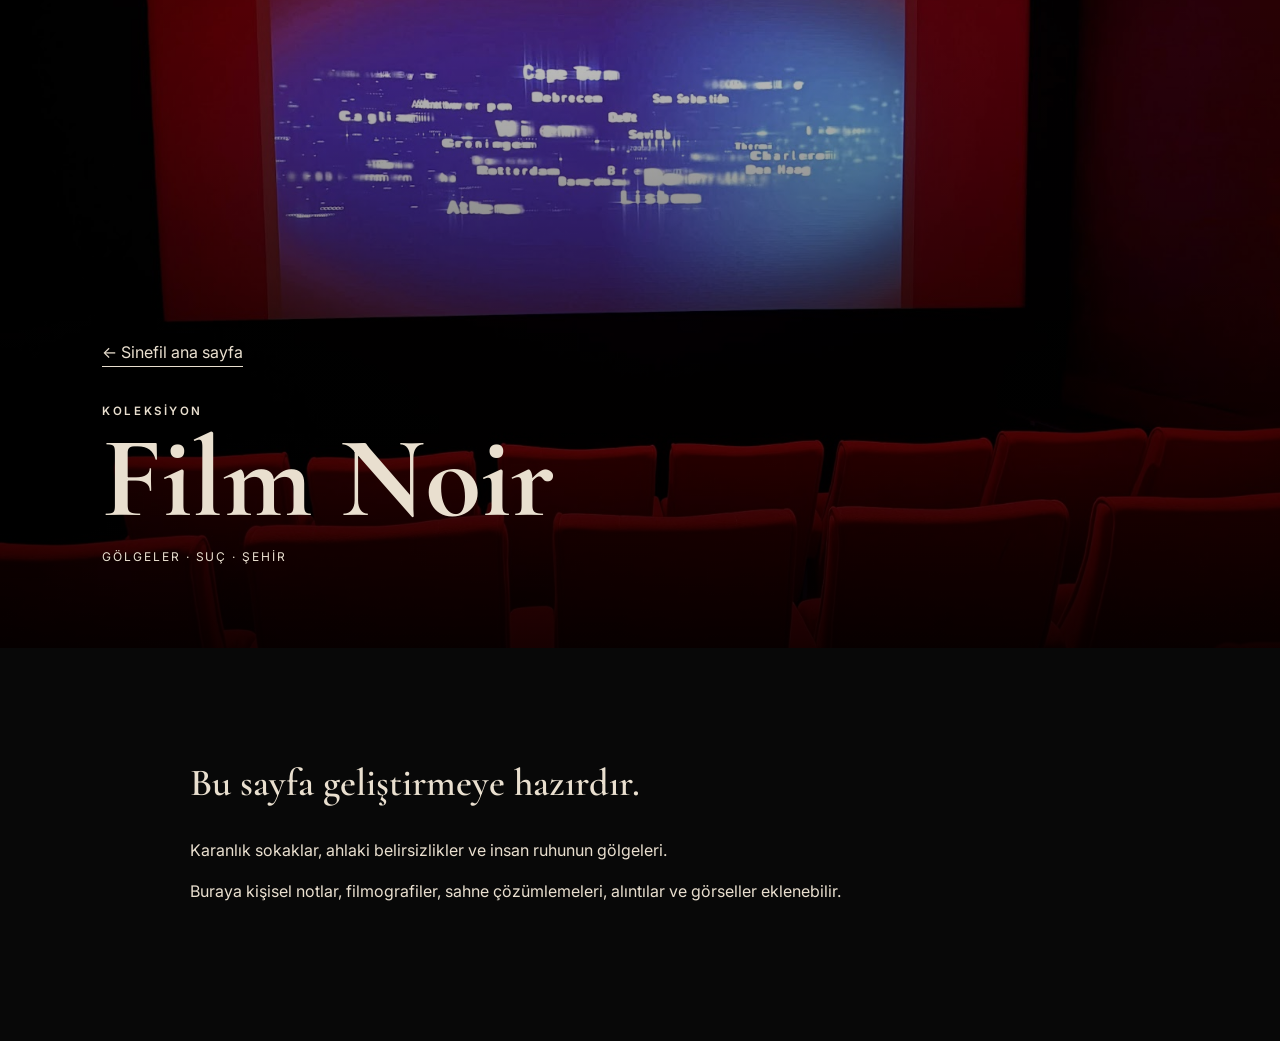
==== collections/film-noir.html @ 7ff7f436 "Add files via upload" ====
<!DOCTYPE html>
<html lang="tr">
<head>
  <meta charset="UTF-8">
  <meta name="viewport" content="width=device-width, initial-scale=1.0">
  <title>Film Noir — Sinefil</title>
  <link rel="preconnect" href="https://fonts.googleapis.com">
  <link rel="preconnect" href="https://fonts.gstatic.com" crossorigin>
  <link href="https://fonts.googleapis.com/css2?family=Cormorant+Garamond:wght@500;600;700&family=Inter:wght@400;500;600&display=swap" rel="stylesheet">
  <link rel="stylesheet" href="../style.css">
  <style>
    .detail-hero { min-height: 72vh; display:grid; align-items:end; padding:120px max(20px,8vw) 70px; background:linear-gradient(rgba(0,0,0,.2),rgba(0,0,0,.9)),url('../assets/images/cinema-red-01.png') center/cover; }
    .detail-hero h1 { margin:0; max-width:900px; font:700 clamp(3.6rem,9vw,9rem)/.82 'Cormorant Garamond',serif; }
    .detail-meta { margin-top:20px; text-transform:uppercase; letter-spacing:.16em; font-size:.75rem; }
    .detail-body { width:min(900px,calc(100% - 40px)); margin:auto; padding:80px 0 120px; }
    .detail-body h2 { font:600 2.4rem 'Cormorant Garamond',serif; }
    .back { display:inline-block; margin-bottom:35px; border-bottom:1px solid currentColor; }
  </style>
</head>
<body>
  <section class="detail-hero">
    <div>
      <a class="back" href="../index.html">← Sinefil ana sayfa</a>
      <p class="section-kicker">Koleksiyon</p>
      <h1>Film Noir</h1>
      <p class="detail-meta">Gölgeler · suç · şehir</p>
    </div>
  </section>
  <main class="detail-body">
    <h2>Bu sayfa geliştirmeye hazırdır.</h2>
    <p>Karanlık sokaklar, ahlaki belirsizlikler ve insan ruhunun gölgeleri.</p>
    <p>Buraya kişisel notlar, filmografiler, sahne çözümlemeleri, alıntılar ve görseller eklenebilir.</p>
  </main>
</body>
</html>
---- style.css ----
:root {
  --bg: #080808;
  --bg-soft: #111111;
  --paper: #e9dfcf;
  --paper-soft: #c9bead;
  --red: #a30f19;
  --red-bright: #d01824;
  --red-dark: #4d080d;
  --line: rgba(233, 223, 207, .16);
  --shadow: rgba(0, 0, 0, .65);
}

* { box-sizing: border-box; }

html {
  scroll-behavior: smooth;
  background: var(--bg);
}

body {
  margin: 0;
  min-width: 320px;
  background:
    radial-gradient(circle at 50% 0%, rgba(163,15,25,.12), transparent 35rem),
    var(--bg);
  color: var(--paper);
  font-family: "Inter", sans-serif;
  line-height: 1.6;
}

a { color: inherit; text-decoration: none; }
img, svg { display: block; max-width: 100%; }

.site-header {
  position: fixed;
  inset: 0 0 auto 0;
  z-index: 50;
  display: flex;
  align-items: center;
  justify-content: space-between;
  padding: 18px clamp(20px, 4vw, 64px);
  background: linear-gradient(to bottom, rgba(0,0,0,.88), rgba(0,0,0,0));
  transition: background .3s ease, backdrop-filter .3s ease;
}

.site-header.is-scrolled {
  background: rgba(8,8,8,.88);
  backdrop-filter: blur(14px);
  border-bottom: 1px solid var(--line);
}

.brand {
  display: inline-flex;
  align-items: center;
  gap: 12px;
  font-family: "Cormorant Garamond", serif;
  font-weight: 700;
  letter-spacing: .16em;
  font-size: 1.15rem;
}

.brand-mark {
  display: grid;
  place-items: center;
  width: 36px;
  aspect-ratio: 1;
  border: 1px solid rgba(233,223,207,.55);
  border-radius: 50%;
  color: var(--paper);
  font-size: 1.3rem;
  letter-spacing: 0;
}

.main-nav {
  display: flex;
  gap: clamp(16px, 2.5vw, 36px);
  font-size: .78rem;
  text-transform: uppercase;
  letter-spacing: .13em;
}

.main-nav a {
  position: relative;
  opacity: .76;
}

.main-nav a::after {
  content: "";
  position: absolute;
  left: 0;
  right: 100%;
  bottom: -6px;
  height: 1px;
  background: var(--paper);
  transition: right .25s ease;
}

.main-nav a:hover { opacity: 1; }
.main-nav a:hover::after { right: 0; }

.menu-toggle {
  display: none;
  border: 0;
  background: none;
  color: var(--paper);
  font-size: 1.4rem;
}

.hero {
  position: relative;
  min-height: 100svh;
  overflow: hidden;
  background:
    linear-gradient(to bottom, rgba(20,0,0,.25), rgba(0,0,0,.8)),
    url("assets/images/cinema-red-02.png") center / cover no-repeat;
}

.hero::after {
  content: "";
  position: absolute;
  inset: 0;
  background: radial-gradient(ellipse at center, transparent 0 35%, rgba(0,0,0,.55) 86%);
  pointer-events: none;
}

.hero-overlay {
  position: absolute;
  inset: 0;
  background:
    linear-gradient(90deg, rgba(0,0,0,.55), transparent 30% 70%, rgba(0,0,0,.55)),
    linear-gradient(to bottom, rgba(0,0,0,.1), rgba(0,0,0,.75));
}

.screen {
  position: absolute;
  z-index: 4;
  top: 12vh;
  left: 50%;
  transform: translateX(-50%);
  width: min(72vw, 940px);
  min-height: 44vh;
  display: grid;
  align-content: center;
  justify-items: center;
  text-align: center;
  padding: clamp(36px, 6vw, 80px);
  background:
    linear-gradient(rgba(232,222,204,.92), rgba(219,208,190,.88)),
    url("assets/images/cinema-red-01.png") center / cover;
  color: #15110f;
  box-shadow: 0 0 0 14px #050505, 0 24px 80px var(--shadow);
  overflow: hidden;
}

.screen-grain {
  position: absolute;
  inset: 0;
  opacity: .12;
  pointer-events: none;
  background-image:
    repeating-linear-gradient(0deg, rgba(0,0,0,.16) 0 1px, transparent 1px 3px);
  mix-blend-mode: multiply;
}

.eyebrow,
.section-kicker,
.card-label {
  position: relative;
  z-index: 1;
  margin: 0 0 12px;
  font-size: .72rem;
  text-transform: uppercase;
  letter-spacing: .22em;
  font-weight: 600;
}

.screen h1 {
  position: relative;
  z-index: 1;
  margin: 0;
  font-family: "Cormorant Garamond", serif;
  font-size: clamp(2.6rem, 6vw, 6.5rem);
  line-height: .9;
  letter-spacing: -.04em;
  max-width: 900px;
}

.hero-copy {
  position: relative;
  z-index: 1;
  max-width: 670px;
  margin: 24px auto 0;
  font-size: clamp(.95rem, 1.4vw, 1.12rem);
}

.primary-button {
  position: relative;
  z-index: 1;
  display: inline-flex;
  align-items: center;
  justify-content: center;
  margin-top: 28px;
  padding: 13px 24px;
  border: 1px solid #15110f;
  text-transform: uppercase;
  letter-spacing: .16em;
  font-size: .72rem;
  transition: .25s ease;
}

.primary-button:hover {
  background: #15110f;
  color: var(--paper);
}

.projector-beam {
  position: absolute;
  z-index: 2;
  left: 8%;
  top: 18%;
  width: 55%;
  height: 58%;
  clip-path: polygon(0 48%, 100% 0, 100% 100%);
  background: linear-gradient(90deg, rgba(255,244,210,.08), rgba(255,244,210,0));
  filter: blur(8px);
}

.auditorium {
  position: absolute;
  z-index: 5;
  inset: auto 0 0;
  height: 41vh;
  display: flex;
  flex-direction: column;
  justify-content: flex-end;
  gap: 1.4vh;
  padding: 0 5vw 1vh;
  perspective: 900px;
}

.seat-row {
  display: flex;
  justify-content: center;
  gap: 1vw;
}

.seat-row span {
  display: block;
  width: clamp(68px, 10vw, 145px);
  height: clamp(60px, 8vw, 112px);
  border-radius: 18px 18px 7px 7px;
  background:
    linear-gradient(to right, rgba(255,255,255,.12), transparent 15% 85%, rgba(0,0,0,.25)),
    linear-gradient(to bottom, #d71723, #790810);
  box-shadow: inset 0 4px 0 rgba(255,255,255,.12), 0 18px 24px rgba(0,0,0,.45);
}

.row-back { transform: translateZ(-120px) scale(.88); opacity: .8; }
.row-mid { transform: translateZ(-40px) scale(.95); }
.row-front { transform: translateY(24px) scale(1.08); }

.seat-row .elephant-seat {
  position: relative;
  overflow: visible;
  background:
    linear-gradient(to right, rgba(255,255,255,.12), transparent 15% 85%, rgba(0,0,0,.25)),
    linear-gradient(to bottom, #d71723, #790810);
}

.elephant {
  position: absolute;
  width: clamp(125px, 16vw, 210px);
  left: 50%;
  bottom: 20%;
  transform: translateX(-50%);
  filter: drop-shadow(0 18px 14px rgba(0,0,0,.55));
}

.scroll-cue {
  position: absolute;
  z-index: 8;
  left: 50%;
  bottom: 18px;
  transform: translateX(-50%);
  font-size: .68rem;
  text-transform: uppercase;
  letter-spacing: .2em;
  opacity: .65;
}

.section-shell {
  width: min(1180px, calc(100% - 40px));
  margin: 0 auto;
  padding: clamp(80px, 10vw, 150px) 0;
}

.manifesto {
  display: grid;
  grid-template-columns: .7fr 2fr 1.2fr;
  gap: clamp(28px, 6vw, 80px);
  align-items: start;
}

.manifesto blockquote {
  margin: 0;
  font-family: "Cormorant Garamond", serif;
  font-size: clamp(2rem, 4vw, 4.4rem);
  line-height: 1;
}

.manifesto > p:last-child {
  margin: 0;
  color: var(--paper-soft);
}

.section-heading {
  display: flex;
  justify-content: space-between;
  align-items: end;
  gap: 30px;
  margin-bottom: 44px;
}

.section-heading h2,
.about-section h2,
.scene-copy h2 {
  margin: 0;
  font-family: "Cormorant Garamond", serif;
  font-size: clamp(2.8rem, 5vw, 5rem);
  line-height: .95;
}

.section-heading > p {
  max-width: 420px;
  margin: 0;
  color: var(--paper-soft);
}

.collection-grid {
  display: grid;
  grid-template-columns: repeat(3, 1fr);
  gap: 16px;
}

.collection-card {
  min-height: 470px;
  padding: 28px;
  display: flex;
  flex-direction: column;
  justify-content: space-between;
  border: 1px solid var(--line);
  overflow: hidden;
  position: relative;
}

.collection-card::after {
  content: "";
  position: absolute;
  inset: 0;
  opacity: .12;
  background: repeating-linear-gradient(135deg, transparent 0 10px, white 10px 11px);
  pointer-events: none;
}

.collection-card > * { position: relative; z-index: 1; }

.collection-card.silent {
  background: linear-gradient(150deg, #d8d0c3, #403d39);
  color: #101010;
}

.collection-card.noir {
  background:
    radial-gradient(circle at 75% 20%, rgba(255,255,255,.25), transparent 15%),
    linear-gradient(140deg, #090909 0 56%, #d3d3d3 56% 57%, #161616 57%);
}

.collection-card.auteurs {
  background:
    linear-gradient(rgba(79,0,7,.35), rgba(0,0,0,.78)),
    url("assets/images/cinema-red-01.png") center / cover;
}

.card-number {
  font-family: "Cormorant Garamond", serif;
  font-size: 4rem;
  line-height: 1;
  opacity: .72;
}

.collection-card h3 {
  margin: 0 0 8px;
  font-family: "Cormorant Garamond", serif;
  font-size: 2.8rem;
  line-height: 1;
}

.collection-card p { margin: 0 0 20px; }
.collection-card a {
  display: inline-block;
  font-size: .75rem;
  font-weight: 600;
  text-transform: uppercase;
  letter-spacing: .14em;
  border-bottom: 1px solid currentColor;
}

.directors-section {
  background: var(--paper);
  color: #17130f;
}

.director-grid {
  display: grid;
  grid-template-columns: repeat(3, 1fr);
  border-top: 1px solid rgba(23,19,15,.2);
  border-left: 1px solid rgba(23,19,15,.2);
}

.director-card {
  min-height: 300px;
  display: flex;
  flex-direction: column;
  justify-content: space-between;
  padding: 28px;
  border-right: 1px solid rgba(23,19,15,.2);
  border-bottom: 1px solid rgba(23,19,15,.2);
  transition: background .25s ease, color .25s ease;
}

.director-card:hover {
  background: #17130f;
  color: var(--paper);
}

.director-card strong {
  font-family: "Cormorant Garamond", serif;
  font-size: clamp(2.4rem, 4vw, 4rem);
  line-height: .88;
}

.director-card em {
  font-family: "Cormorant Garamond", serif;
  font-size: 1.2rem;
}

.director-year {
  font-size: .72rem;
  letter-spacing: .14em;
}

.film-grid {
  border-top: 1px solid var(--line);
}

.film-card {
  display: grid;
  grid-template-columns: 80px 1fr auto;
  align-items: center;
  min-height: 150px;
  padding: 22px 10px;
  border-bottom: 1px solid var(--line);
  transition: padding .25s ease, background .25s ease;
}

.film-card:hover {
  padding-left: 26px;
  padding-right: 26px;
  background: rgba(255,255,255,.035);
}

.film-index {
  font-family: "Cormorant Garamond", serif;
  font-size: 2.4rem;
  color: var(--red-bright);
}

.film-title-block p {
  margin: 0 0 4px;
  color: var(--paper-soft);
  font-size: .78rem;
  text-transform: uppercase;
  letter-spacing: .12em;
}

.film-title-block h3 {
  margin: 0;
  font-family: "Cormorant Garamond", serif;
  font-size: clamp(2rem, 4vw, 4rem);
  line-height: 1;
}

.film-arrow { font-size: 2rem; }

.scenes-section {
  min-height: 730px;
  display: grid;
  grid-template-columns: 1.25fr .75fr;
  background: #1b0507;
}

.scene-image {
  min-height: 630px;
  background:
    linear-gradient(90deg, transparent, rgba(27,5,7,.45)),
    url("assets/images/cinema-red-01.png") center / cover;
}

.scene-copy {
  padding: clamp(60px, 8vw, 120px) clamp(30px, 6vw, 90px);
  align-self: center;
}

.scene-copy > p:not(.section-kicker) { color: var(--paper-soft); }

.scene-list {
  display: grid;
  gap: 14px;
  margin-top: 34px;
}

.scene-list span {
  padding-bottom: 12px;
  border-bottom: 1px solid var(--line);
  font-family: "Cormorant Garamond", serif;
  font-size: 1.25rem;
}

.about-section {
  display: grid;
  grid-template-columns: 1fr 1fr;
  gap: clamp(30px, 8vw, 120px);
}

.about-copy {
  color: var(--paper-soft);
  font-size: 1.05rem;
}

footer {
  display: flex;
  align-items: center;
  justify-content: space-between;
  gap: 20px;
  padding: 32px clamp(20px, 4vw, 64px);
  border-top: 1px solid var(--line);
  font-size: .76rem;
  color: var(--paper-soft);
}

.footer-brand { color: var(--paper); }

@media (max-width: 900px) {
  .main-nav {
    position: fixed;
    inset: 72px 20px auto;
    display: none;
    flex-direction: column;
    padding: 24px;
    background: rgba(8,8,8,.97);
    border: 1px solid var(--line);
  }

  .main-nav.is-open { display: flex; }
  .menu-toggle { display: block; }

  .screen {
    width: calc(100% - 52px);
    top: 14vh;
    min-height: 42vh;
    padding: 30px 24px;
  }

  .auditorium { height: 36vh; padding-inline: 0; }
  .seat-row { gap: 7px; }
  .seat-row span { width: 16vw; height: 13vw; min-height: 58px; }

  .manifesto,
  .about-section {
    grid-template-columns: 1fr;
  }

  .collection-grid,
  .director-grid {
    grid-template-columns: 1fr 1fr;
  }

  .scenes-section {
    grid-template-columns: 1fr;
  }

  .scene-image { min-height: 420px; }
}

@media (max-width: 620px) {
  .screen h1 { font-size: 2.75rem; }
  .hero-copy { font-size: .88rem; }
  .primary-button { margin-top: 18px; }

  .collection-grid,
  .director-grid {
    grid-template-columns: 1fr;
  }

  .section-heading {
    align-items: start;
    flex-direction: column;
  }

  .film-card {
    grid-template-columns: 48px 1fr auto;
  }

  .film-title-block h3 { font-size: 2rem; }

  footer {
    align-items: flex-start;
    flex-direction: column;
  }

  .scroll-cue { display: none; }
}
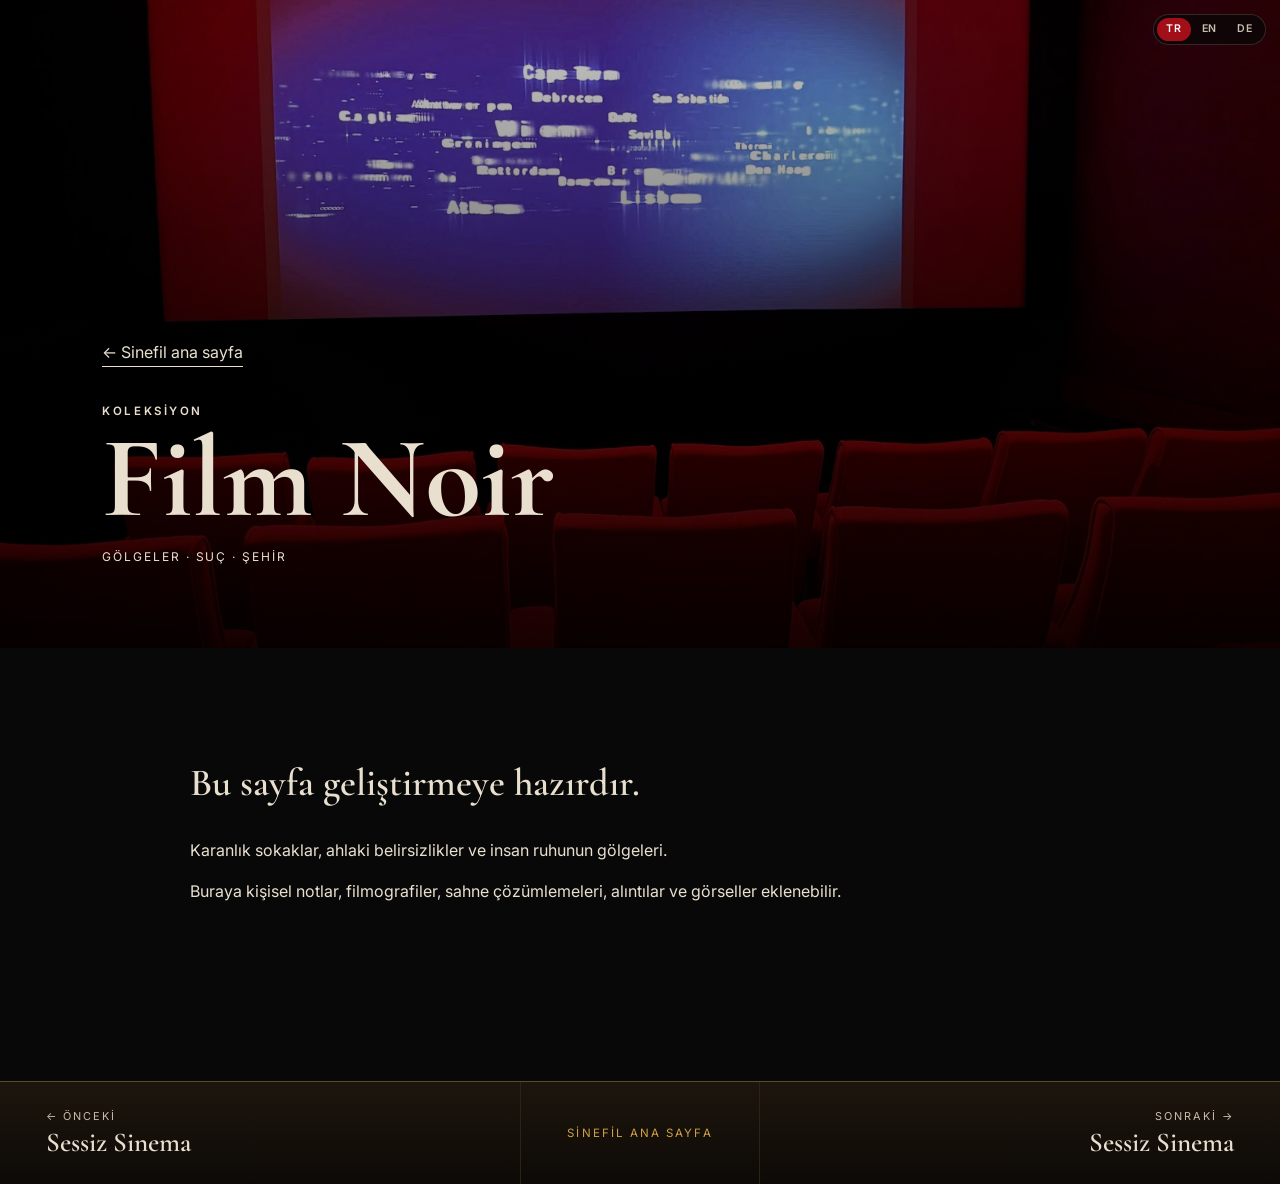
==== commit 179706f1: "Add files via upload" ====
--- a/collections/film-noir.html
+++ b/collections/film-noir.html
@@ -18,18 +18,42 @@
   </style>
 </head>
 <body>
-  <section class="detail-hero">
+  
+  <div class="lang-switch lang-switch--float" role="group" aria-label="Language">
+    <button type="button" data-set-lang="tr">TR</button>
+    <button type="button" data-set-lang="en">EN</button>
+    <button type="button" data-set-lang="de">DE</button>
+  </div>
+<section class="detail-hero">
     <div>
-      <a class="back" href="../index.html">← Sinefil ana sayfa</a>
-      <p class="section-kicker">Koleksiyon</p>
+      <a class="back" href="../index.html" data-lang="tr">← Sinefil ana sayfa</a>
+      <a class="back" href="../index.html" data-lang="en" hidden>← Sinefil home</a>
+      <a class="back" href="../index.html" data-lang="de" hidden>← Zur Sinefil-Startseite</a>
+      <p class="section-kicker" data-lang="tr">Koleksiyon</p>
+      <p class="section-kicker" data-lang="en" hidden>Collection</p>
+      <p class="section-kicker" data-lang="de" hidden>Sammlung</p>
       <h1>Film Noir</h1>
       <p class="detail-meta">Gölgeler · suç · şehir</p>
     </div>
   </section>
   <main class="detail-body">
-    <h2>Bu sayfa geliştirmeye hazırdır.</h2>
-    <p>Karanlık sokaklar, ahlaki belirsizlikler ve insan ruhunun gölgeleri.</p>
-    <p>Buraya kişisel notlar, filmografiler, sahne çözümlemeleri, alıntılar ve görseller eklenebilir.</p>
+    <h2 data-lang="tr">Bu sayfa geliştirmeye hazırdır.</h2>
+    <h2 data-lang="en" hidden>This page is ready to be developed.</h2>
+    <h2 data-lang="de" hidden>Diese Seite kann noch ausgebaut werden.</h2>
+    <p data-lang="tr">Karanlık sokaklar, ahlaki belirsizlikler ve insan ruhunun gölgeleri.</p>
+    <p data-lang="en" hidden>Dark streets, moral ambiguity and the shadows of the human soul.</p>
+    <p data-lang="de" hidden>Dunkle Straßen, moralische Ambivalenz und die Schatten der menschlichen Seele.</p>
+    <p data-lang="tr">Buraya kişisel notlar, filmografiler, sahne çözümlemeleri, alıntılar ve görseller eklenebilir.</p>
+    <p data-lang="en" hidden>Personal notes, filmographies, scene analyses, quotations and images can be added here.</p>
+    <p data-lang="de" hidden>Hier lassen sich persönliche Notizen, Filmografien, Szenenanalysen, Zitate und Bilder ergänzen.</p>
   </main>
+  <nav class="page-nav">
+    <a class="pn-prev" href="silent-cinema.html"><span data-lang="tr">← Önceki</span><span data-lang="en" hidden>← Previous</span><span data-lang="de" hidden>← Zurück</span><strong>Sessiz Sinema</strong></a>
+    <a class="pn-home" href="../index.html" data-lang="tr">Sinefil ana sayfa</a>
+    <a class="pn-home" href="../index.html" data-lang="en" hidden>Sinefil home</a>
+    <a class="pn-home" href="../index.html" data-lang="de" hidden>Sinefil-Startseite</a>
+    <a class="pn-next" href="silent-cinema.html"><span data-lang="tr">Sonraki →</span><span data-lang="en" hidden>Next →</span><span data-lang="de" hidden>Weiter →</span><strong>Sessiz Sinema</strong></a>
+  </nav>
+  <script src="../lang.js"></script>
 </body>
 </html>
--- a/style.css
+++ b/style.css
@@ -12,6 +12,10 @@
 
 * { box-sizing: border-box; }
 
+/* Dil değiştirici: gizli dil sürümleri her zaman gizli kalsın
+   (display:inline-block/flex gibi kurallar [hidden]'ı ezmesin) */
+[hidden] { display: none !important; }
+
 html {
   scroll-behavior: smooth;
   background: var(--bg);
@@ -119,13 +123,60 @@
   content: "";
   position: absolute;
   inset: 0;
-  background: radial-gradient(ellipse at center, transparent 0 35%, rgba(0,0,0,.55) 86%);
+  z-index: 1;
+  background: radial-gradient(ellipse at center, transparent 0 70%, rgba(0,0,0,.22) 100%);
   pointer-events: none;
 }
 
+.hero-video {
+  position: absolute;
+  inset: 0;
+  width: 100%;
+  height: 100%;
+  object-fit: cover;
+  z-index: 0;
+  filter: brightness(1.14) contrast(1.03) saturate(1.05);
+}
+
+.sound-toggle {
+  position: absolute;
+  z-index: 8;
+  right: clamp(16px, 3vw, 34px);
+  bottom: clamp(20px, 4vh, 40px);
+  display: inline-flex;
+  align-items: center;
+  gap: 8px;
+  padding: 11px 18px;
+  border: 1px solid rgba(255,255,255,.55);
+  border-radius: 999px;
+  background: rgba(0,0,0,.42);
+  backdrop-filter: blur(6px);
+  color: #fff;
+  font: 600 .74rem/1 "Inter", sans-serif;
+  letter-spacing: .14em;
+  text-transform: uppercase;
+  cursor: pointer;
+  transition: .22s ease;
+}
+
+.sound-toggle:hover {
+  background: rgba(0,0,0,.7);
+  border-color: #fff;
+}
+
+.sound-toggle .sound-ico {
+  font-size: 1rem;
+}
+
+.sound-toggle.is-on {
+  background: rgba(160,20,26,.72);
+  border-color: rgba(255,255,255,.85);
+}
+
 .hero-overlay {
   position: absolute;
   inset: 0;
+  z-index: 1;
   background:
     linear-gradient(90deg, rgba(0,0,0,.55), transparent 30% 70%, rgba(0,0,0,.55)),
     linear-gradient(to bottom, rgba(0,0,0,.1), rgba(0,0,0,.75));
@@ -405,48 +456,183 @@
   border-bottom: 1px solid currentColor;
 }
 
+/* ===== Movie-palace: auditorium doors ===== */
 .directors-section {
-  background: var(--paper);
-  color: #17130f;
+  position: relative;
+  color: var(--paper);
+  background:
+    radial-gradient(ellipse at 50% -8%, rgba(163,15,25,.30), transparent 62%),
+    linear-gradient(180deg, #1c0e0c 0%, #0b0605 100%);
+}
+
+/* faint damask/carpet texture on the lobby wall */
+.directors-section::before {
+  content: "";
+  position: absolute;
+  inset: 0;
+  pointer-events: none;
+  opacity: .5;
+  background-image:
+    repeating-linear-gradient(90deg, rgba(0,0,0,.35) 0 1px, transparent 1px 30px),
+    repeating-linear-gradient(0deg, rgba(201,162,78,.05) 0 1px, transparent 1px 30px);
 }
 
 .director-grid {
   display: grid;
   grid-template-columns: repeat(3, 1fr);
-  border-top: 1px solid rgba(23,19,15,.2);
-  border-left: 1px solid rgba(23,19,15,.2);
-}
-
-.director-card {
-  min-height: 300px;
-  display: flex;
-  flex-direction: column;
-  justify-content: space-between;
-  padding: 28px;
-  border-right: 1px solid rgba(23,19,15,.2);
-  border-bottom: 1px solid rgba(23,19,15,.2);
-  transition: background .25s ease, color .25s ease;
-}
-
-.director-card:hover {
-  background: #17130f;
-  color: var(--paper);
-}
-
-.director-card strong {
-  font-family: "Cormorant Garamond", serif;
-  font-size: clamp(2.4rem, 4vw, 4rem);
-  line-height: .88;
-}
-
-.director-card em {
-  font-family: "Cormorant Garamond", serif;
-  font-size: 1.2rem;
-}
-
-.director-year {
-  font-size: .72rem;
-  letter-spacing: .14em;
+  gap: clamp(22px, 3vw, 46px);
+  perspective: 1800px;
+}
+
+.win {
+  position: relative;
+  display: block;
+  aspect-ratio: 3 / 4.3;
+  color: #f4e9d2;
+  transition: transform .45s ease;
+}
+
+.win:hover { transform: translateY(-5px); }
+
+/* golden arched window frame */
+.win-frame {
+  position: absolute;
+  inset: 0;
+  border-radius: 50% 50% 6px 6px / 20% 20% 3px 3px;
+  background: linear-gradient(180deg, #3a2a12, #211507);
+  box-shadow:
+    0 34px 64px rgba(0,0,0,.6),
+    inset 0 0 0 3px #c9a24e,
+    inset 0 0 0 9px #170f05,
+    inset 0 0 0 12px #8a6d2c;
+  overflow: hidden;
+}
+
+/* keystone at the crown of the arch */
+.win-frame::before {
+  content: "";
+  position: absolute;
+  top: 6px;
+  left: 50%;
+  transform: translateX(-50%);
+  width: 46px;
+  height: 26px;
+  background: linear-gradient(180deg, #eccd7c, #9a7a2e);
+  clip-path: polygon(28% 0, 72% 0, 100% 100%, 0 100%);
+  box-shadow: 0 2px 6px rgba(0,0,0,.55);
+  z-index: 6;
+}
+
+/* glass pane */
+.win-glass {
+  position: absolute;
+  top: 22px;
+  left: 18px;
+  right: 18px;
+  bottom: 96px;
+  border-radius: 46% 46% 3px 3px / 26% 26% 2px 2px;
+  overflow: hidden;
+  background: #0a0708;
+  box-shadow: inset 0 0 0 2px rgba(201,162,78,.75), inset 0 0 30px rgba(0,0,0,.65);
+}
+
+/* reflection streak on the glass */
+.win-glass::after {
+  content: "";
+  position: absolute;
+  inset: 0;
+  z-index: 4;
+  pointer-events: none;
+  background: linear-gradient(122deg, rgba(255,255,255,.18) 0 16%, transparent 32%);
+}
+
+/* the view behind the glass — each director a mood */
+.win-view {
+  position: absolute;
+  inset: 0;
+  z-index: 1;
+  transform: scale(1.03);
+  filter: brightness(.72) saturate(1.05);
+  opacity: .92;
+  transition: transform .9s ease, filter .6s ease, opacity .6s ease;
+}
+.win:hover .win-view {
+  transform: scale(1.1);
+  filter: brightness(1.08) saturate(1.18);
+  opacity: 1;
+}
+
+.view-kubrick   { background: radial-gradient(circle at 50% 40%, #a6d0ea, #2b5a7d 42%, #0a1622 100%); }
+.view-tarkovsky { background: radial-gradient(circle at 50% 58%, #d3bd83, #5c6b3f 46%, #1a1f12 100%); }
+.view-hitchcock { background: radial-gradient(circle at 50% 44%, #dfe6e0, #46685b 42%, #0f1a16 100%); }
+.view-scorsese  { background: radial-gradient(circle at 50% 56%, #ffd39a, #c0431f 46%, #2f0a08 100%); }
+.view-coppola   { background: radial-gradient(circle at 50% 50%, #f0cd84, #8a5a20 46%, #241408 100%); }
+.view-ceylan    { background: radial-gradient(circle at 50% 60%, #ecd89c, #9a7d3e 44%, #221b0f 100%); }
+
+/* muntins / window grille */
+.win-grille {
+  position: absolute;
+  inset: 0;
+  z-index: 3;
+  pointer-events: none;
+  opacity: .9;
+  transition: opacity .5s ease;
+  background:
+    linear-gradient(90deg, transparent calc(50% - 1px), rgba(201,162,78,.6) 50%, transparent calc(50% + 1px)),
+    linear-gradient(180deg, transparent calc(33.3% - 1px), rgba(201,162,78,.45) 33.3%, transparent calc(33.3% + 1px)),
+    linear-gradient(180deg, transparent calc(66.6% - 1px), rgba(201,162,78,.45) 66.6%, transparent calc(66.6% + 1px));
+}
+.win:hover .win-grille { opacity: .45; }
+
+/* director emblem badge */
+.win-emblem {
+  position: absolute;
+  z-index: 5;
+  right: 18px;
+  bottom: 100px;
+  width: 84px;
+  height: 84px;
+  display: grid;
+  place-items: center;
+  border-radius: 50%;
+  color: #2a1802;
+  background: radial-gradient(circle at 38% 32%, #f6df97, #8a6d2c);
+  box-shadow: 0 5px 14px rgba(0,0,0,.55), inset 0 0 0 1px rgba(255,255,255,.4);
+  transition: transform .45s ease;
+}
+.win:hover .win-emblem { transform: scale(1.1) rotate(-3deg); }
+.win-emblem svg { width: 58%; height: 58%; display: block; }
+
+/* brass nameplate */
+.win-plate {
+  position: absolute;
+  left: 18px;
+  right: 18px;
+  bottom: 20px;
+  z-index: 6;
+  padding: 12px 16px;
+  border-radius: 3px;
+  color: #241403;
+  background: linear-gradient(180deg, #dcbc72, #9c7a34);
+  box-shadow: 0 5px 12px rgba(0,0,0,.45), inset 0 0 0 1px rgba(255,255,255,.28);
+}
+.win-plate .director-year {
+  font-size: .64rem;
+  letter-spacing: .2em;
+  text-transform: uppercase;
+  opacity: .82;
+}
+.win-plate strong {
+  display: block;
+  font-family: "Cormorant Garamond", serif;
+  font-size: clamp(1.45rem, 2.3vw, 2.1rem);
+  line-height: .96;
+  margin: 2px 0 1px;
+}
+.win-plate em {
+  font-style: italic;
+  font-size: .86rem;
+  opacity: .85;
 }
 
 .film-grid {
@@ -620,3 +806,100 @@
 
   .scroll-cue { display: none; }
 }
+
+/* ===== Dil değiştirici (TR / EN / DE) ===== */
+.header-right {
+  display: flex;
+  align-items: center;
+  gap: clamp(14px, 2vw, 28px);
+}
+
+.lang-switch {
+  display: inline-flex;
+  gap: 2px;
+  padding: 3px;
+  border: 1px solid var(--line);
+  border-radius: 999px;
+  background: rgba(0,0,0,.35);
+}
+
+.lang-switch button {
+  border: 0;
+  background: transparent;
+  color: var(--paper-soft);
+  font: 600 .66rem/1 "Inter", sans-serif;
+  letter-spacing: .08em;
+  padding: 6px 9px;
+  border-radius: 999px;
+  cursor: pointer;
+  transition: .2s ease;
+}
+
+.lang-switch button:hover { color: var(--paper); }
+.lang-switch button.is-active { background: var(--red); color: #fff; }
+
+.lang-switch--float {
+  position: fixed;
+  top: 14px;
+  right: 14px;
+  z-index: 60;
+  background: rgba(8,8,8,.72);
+  backdrop-filter: blur(8px);
+}
+
+/* ===== Alt sayfalar: sayfadan sayfaya geçiş ===== */
+.page-nav {
+  display: grid;
+  grid-template-columns: 1fr auto 1fr;
+  align-items: stretch;
+  gap: 1px;
+  margin-top: 40px;
+  border-top: 1px solid rgba(201,162,78,.3);
+  background: rgba(201,162,78,.18);
+}
+
+.page-nav a {
+  display: flex;
+  flex-direction: column;
+  justify-content: center;
+  gap: 4px;
+  padding: 26px clamp(18px, 4vw, 46px);
+  background: linear-gradient(180deg, rgba(20,12,8,.6), rgba(8,5,4,.85));
+  transition: background .25s ease;
+}
+
+.page-nav a:hover { background: rgba(163,15,25,.28); }
+
+.page-nav .pn-next { text-align: right; align-items: flex-end; }
+.page-nav .pn-home {
+  justify-content: center;
+  text-align: center;
+  font-size: .72rem;
+  letter-spacing: .18em;
+  text-transform: uppercase;
+  color: #d0a047;
+}
+
+.page-nav span {
+  font-size: .68rem;
+  letter-spacing: .18em;
+  text-transform: uppercase;
+  color: var(--paper-soft);
+}
+
+.page-nav strong {
+  font-family: "Cormorant Garamond", serif;
+  font-weight: 600;
+  font-size: clamp(1.15rem, 2.4vw, 1.7rem);
+  line-height: 1.05;
+  color: var(--paper);
+}
+
+@media (max-width: 620px) {
+  .page-nav { grid-template-columns: 1fr 1fr; }
+  .page-nav .pn-home {
+    grid-column: 1 / -1;
+    order: -1;
+    padding: 16px;
+  }
+}
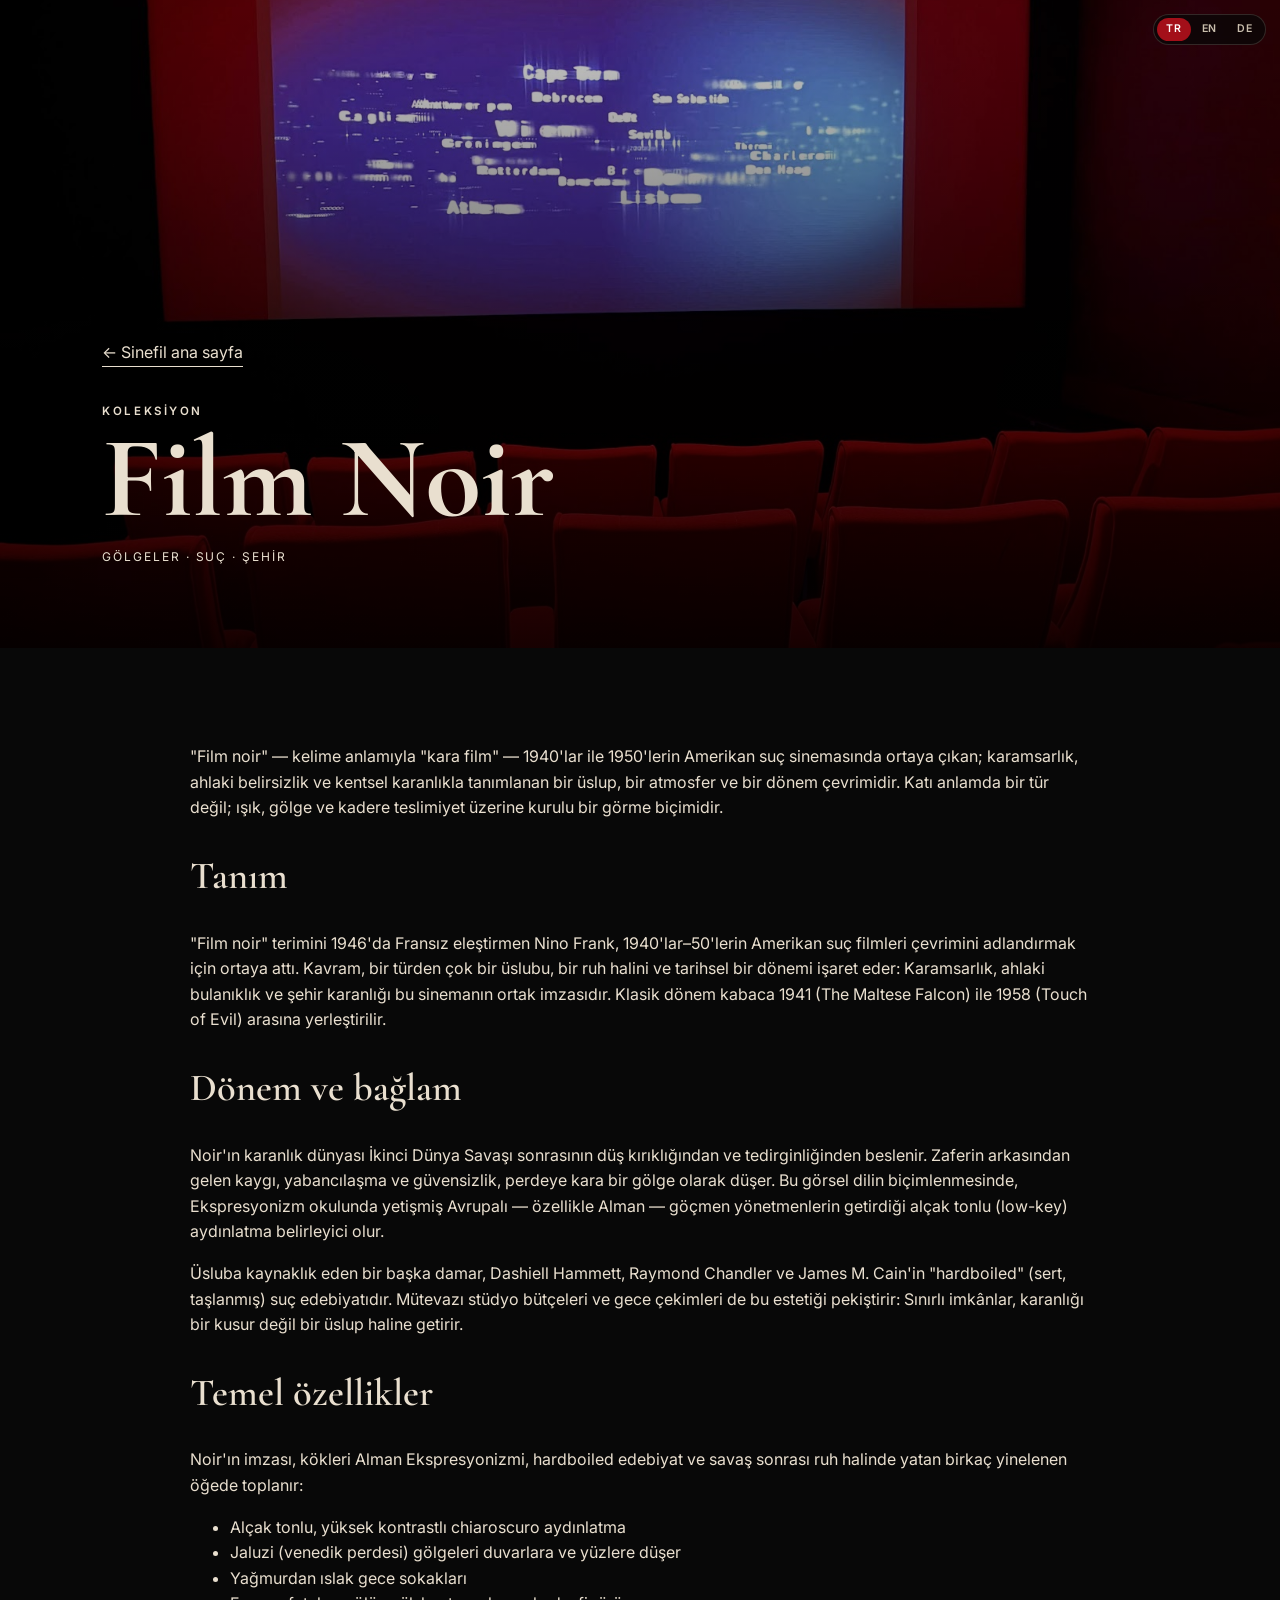
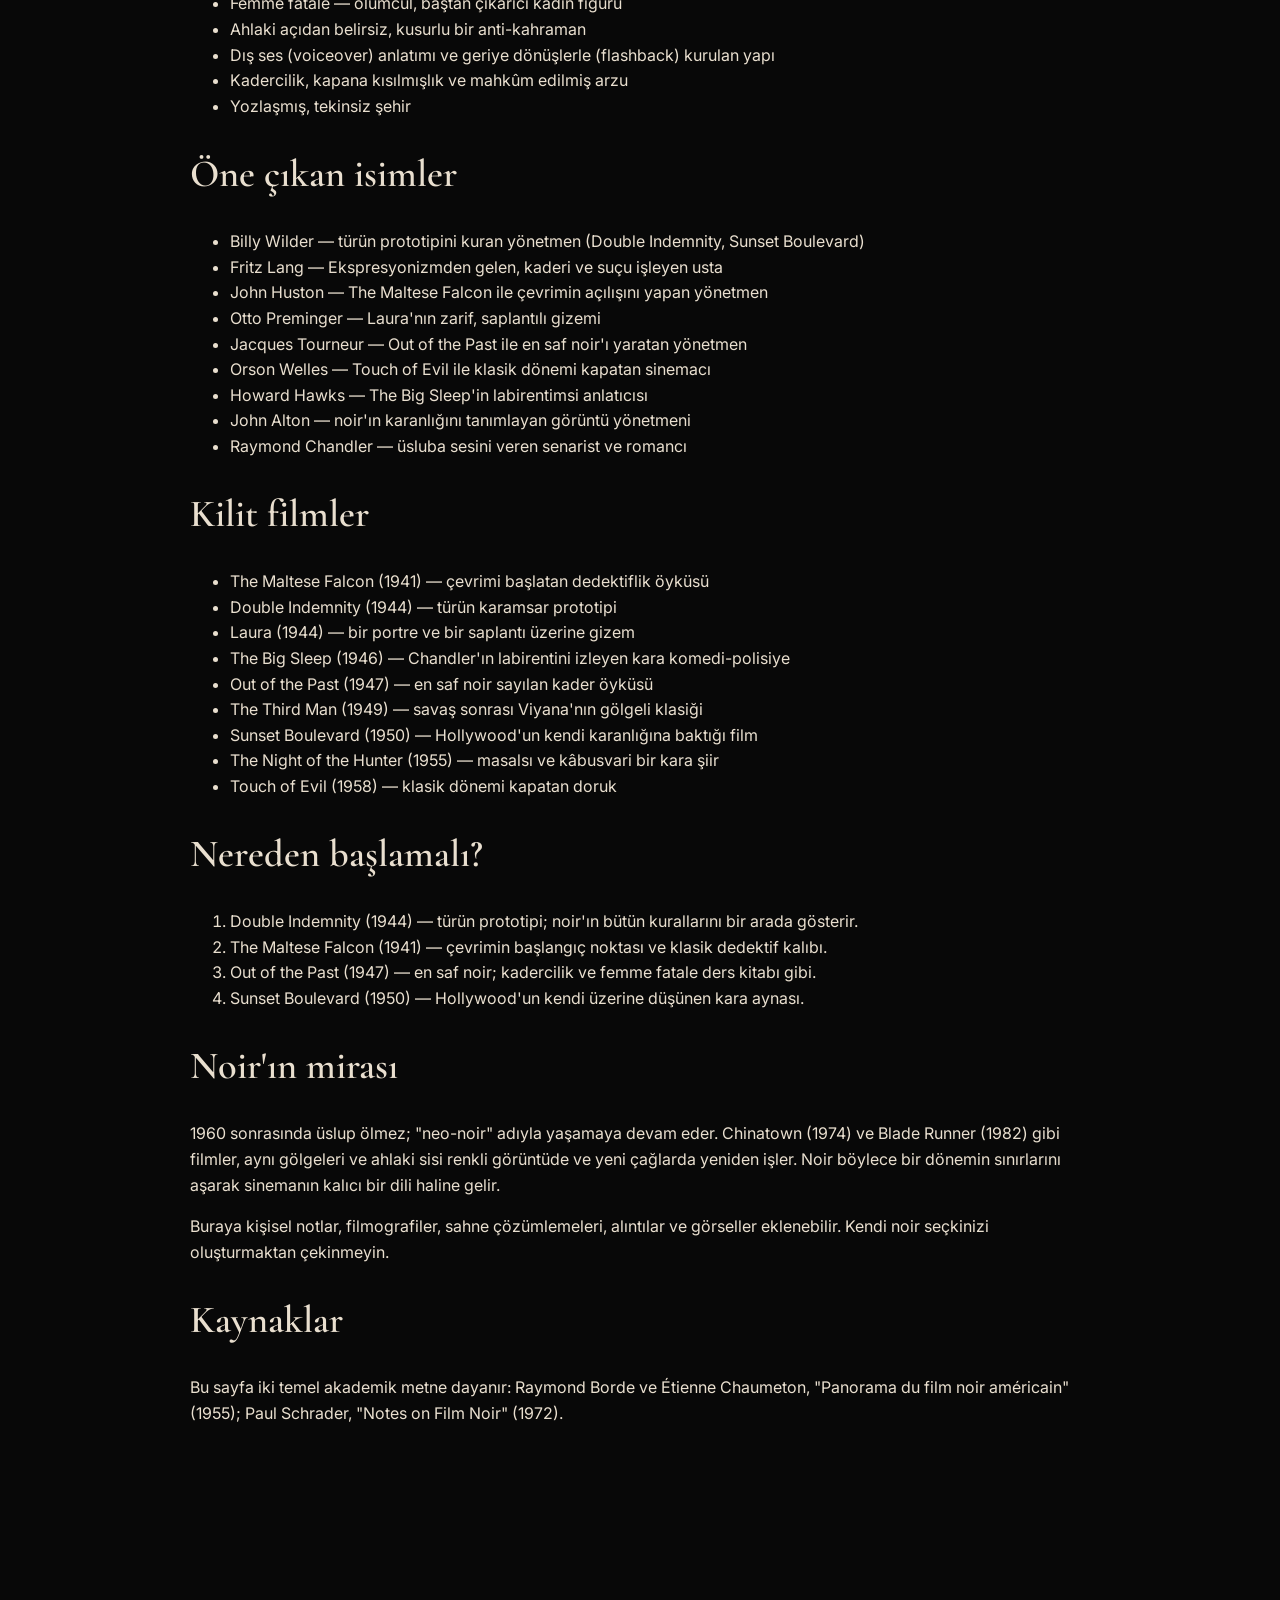
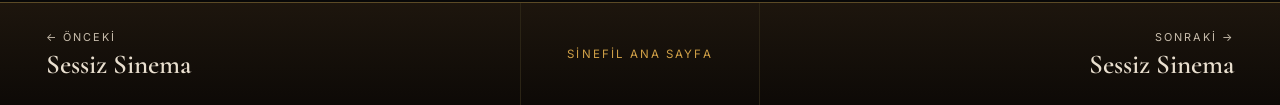
==== commit f0c05662: "Add files via upload" ====
--- a/collections/film-noir.html
+++ b/collections/film-noir.html
@@ -37,15 +37,177 @@
     </div>
   </section>
   <main class="detail-body">
-    <h2 data-lang="tr">Bu sayfa geliştirmeye hazırdır.</h2>
-    <h2 data-lang="en" hidden>This page is ready to be developed.</h2>
-    <h2 data-lang="de" hidden>Diese Seite kann noch ausgebaut werden.</h2>
-    <p data-lang="tr">Karanlık sokaklar, ahlaki belirsizlikler ve insan ruhunun gölgeleri.</p>
-    <p data-lang="en" hidden>Dark streets, moral ambiguity and the shadows of the human soul.</p>
-    <p data-lang="de" hidden>Dunkle Straßen, moralische Ambivalenz und die Schatten der menschlichen Seele.</p>
-    <p data-lang="tr">Buraya kişisel notlar, filmografiler, sahne çözümlemeleri, alıntılar ve görseller eklenebilir.</p>
-    <p data-lang="en" hidden>Personal notes, filmographies, scene analyses, quotations and images can be added here.</p>
-    <p data-lang="de" hidden>Hier lassen sich persönliche Notizen, Filmografien, Szenenanalysen, Zitate und Bilder ergänzen.</p>
+    <p class="lede" data-lang="tr">"Film noir" — kelime anlamıyla "kara film" — 1940'lar ile 1950'lerin Amerikan suç sinemasında ortaya çıkan; karamsarlık, ahlaki belirsizlik ve kentsel karanlıkla tanımlanan bir üslup, bir atmosfer ve bir dönem çevrimidir. Katı anlamda bir tür değil; ışık, gölge ve kadere teslimiyet üzerine kurulu bir görme biçimidir.</p>
+    <p class="lede" data-lang="en" hidden>"Film noir" — literally "black film" — is a style, a mood and a period cycle that emerged in American crime cinema of the 1940s and 1950s, defined by pessimism, moral ambiguity and urban darkness. Strictly speaking it is not a genre but a way of seeing, built on light, shadow and surrender to fate.</p>
+    <p class="lede" data-lang="de" hidden>"Film noir" — wörtlich "schwarzer Film" — ist ein Stil, eine Stimmung und ein Epochenzyklus, der im amerikanischen Kriminalkino der 1940er und 1950er Jahre entstand und von Pessimismus, moralischer Ambivalenz und städtischer Dunkelheit geprägt ist. Streng genommen ist er kein Genre, sondern eine Sehweise, die auf Licht, Schatten und der Ergebung in das Schicksal beruht.</p>
+
+    <h2 data-lang="tr">Tanım</h2>
+    <h2 data-lang="en" hidden>Definition</h2>
+    <h2 data-lang="de" hidden>Definition</h2>
+    <p data-lang="tr">"Film noir" terimini 1946'da Fransız eleştirmen Nino Frank, 1940'lar–50'lerin Amerikan suç filmleri çevrimini adlandırmak için ortaya attı. Kavram, bir türden çok bir üslubu, bir ruh halini ve tarihsel bir dönemi işaret eder: Karamsarlık, ahlaki bulanıklık ve şehir karanlığı bu sinemanın ortak imzasıdır. Klasik dönem kabaca 1941 (The Maltese Falcon) ile 1958 (Touch of Evil) arasına yerleştirilir.</p>
+    <p data-lang="en" hidden>The term "film noir" was coined in 1946 by the French critic Nino Frank to name the cycle of American crime films of the 1940s and 50s. The notion points less to a genre than to a style, a mood and a historical period: pessimism, moral haze and urban darkness are its shared signature. The classic period is placed roughly between 1941 (The Maltese Falcon) and 1958 (Touch of Evil).</p>
+    <p data-lang="de" hidden>Der Begriff "Film noir" wurde 1946 vom französischen Kritiker Nino Frank geprägt, um den Zyklus amerikanischer Kriminalfilme der 1940er und 50er Jahre zu benennen. Der Begriff verweist weniger auf ein Genre als auf einen Stil, eine Stimmung und eine historische Epoche: Pessimismus, moralische Unschärfe und städtische Dunkelheit sind seine gemeinsame Handschrift. Die klassische Periode wird grob zwischen 1941 (The Maltese Falcon) und 1958 (Touch of Evil) angesetzt.</p>
+
+    <h2 data-lang="tr">Dönem ve bağlam</h2>
+    <h2 data-lang="en" hidden>Period and context</h2>
+    <h2 data-lang="de" hidden>Epoche und Kontext</h2>
+    <p data-lang="tr">Noir'ın karanlık dünyası İkinci Dünya Savaşı sonrasının düş kırıklığından ve tedirginliğinden beslenir. Zaferin arkasından gelen kaygı, yabancılaşma ve güvensizlik, perdeye kara bir gölge olarak düşer. Bu görsel dilin biçimlenmesinde, Ekspresyonizm okulunda yetişmiş Avrupalı — özellikle Alman — göçmen yönetmenlerin getirdiği alçak tonlu (low-key) aydınlatma belirleyici olur.</p>
+    <p data-lang="en" hidden>The dark world of noir feeds on the disillusionment and anxiety of the years after the Second World War. The unease, alienation and mistrust that followed victory fall across the screen as a black shadow. In shaping this visual language, the low-key lighting brought by European — especially German — émigré directors trained in the Expressionist school proved decisive.</p>
+    <p data-lang="de" hidden>Die dunkle Welt des Noir nährt sich aus der Ernüchterung und Angst der Jahre nach dem Zweiten Weltkrieg. Das Unbehagen, die Entfremdung und das Misstrauen, die auf den Sieg folgten, legen sich als schwarzer Schatten über die Leinwand. Für die Prägung dieser Bildsprache erwies sich die Low-Key-Beleuchtung als entscheidend, die europäische — vor allem deutsche — Emigrantenregisseure aus der Schule des Expressionismus mitbrachten.</p>
+    <p data-lang="tr">Üsluba kaynaklık eden bir başka damar, Dashiell Hammett, Raymond Chandler ve James M. Cain'in "hardboiled" (sert, taşlanmış) suç edebiyatıdır. Mütevazı stüdyo bütçeleri ve gece çekimleri de bu estetiği pekiştirir: Sınırlı imkânlar, karanlığı bir kusur değil bir üslup haline getirir.</p>
+    <p data-lang="en" hidden>Another vein feeding the style is the "hardboiled" crime fiction of Dashiell Hammett, Raymond Chandler and James M. Cain. Modest studio budgets and night shooting reinforce this aesthetic: limited means turn darkness from a shortcoming into a style.</p>
+    <p data-lang="de" hidden>Eine weitere Ader, die den Stil speist, ist die "hardboiled"-Kriminalliteratur von Dashiell Hammett, Raymond Chandler und James M. Cain. Bescheidene Studiobudgets und Nachtaufnahmen verstärken diese Ästhetik: Begrenzte Mittel machen die Dunkelheit von einem Mangel zu einem Stil.</p>
+
+    <h2 data-lang="tr">Temel özellikler</h2>
+    <h2 data-lang="en" hidden>Key characteristics</h2>
+    <h2 data-lang="de" hidden>Wesentliche Merkmale</h2>
+    <p data-lang="tr">Noir'ın imzası, kökleri Alman Ekspresyonizmi, hardboiled edebiyat ve savaş sonrası ruh halinde yatan birkaç yinelenen öğede toplanır:</p>
+    <p data-lang="en" hidden>The signature of noir gathers in a handful of recurring elements, rooted in German Expressionism, hardboiled fiction and the postwar mood:</p>
+    <p data-lang="de" hidden>Die Handschrift des Noir versammelt sich in einigen wiederkehrenden Elementen, die in deutschem Expressionismus, hardboiled-Literatur und der Nachkriegsstimmung wurzeln:</p>
+    <ul data-lang="tr">
+      <li>Alçak tonlu, yüksek kontrastlı chiaroscuro aydınlatma</li>
+      <li>Jaluzi (venedik perdesi) gölgeleri duvarlara ve yüzlere düşer</li>
+      <li>Yağmurdan ıslak gece sokakları</li>
+      <li>Femme fatale — ölümcül, baştan çıkarıcı kadın figürü</li>
+      <li>Ahlaki açıdan belirsiz, kusurlu bir anti-kahraman</li>
+      <li>Dış ses (voiceover) anlatımı ve geriye dönüşlerle (flashback) kurulan yapı</li>
+      <li>Kadercilik, kapana kısılmışlık ve mahkûm edilmiş arzu</li>
+      <li>Yozlaşmış, tekinsiz şehir</li>
+    </ul>
+    <ul data-lang="en" hidden>
+      <li>Low-key, high-contrast chiaroscuro lighting</li>
+      <li>Venetian-blind shadows falling across walls and faces</li>
+      <li>Wet night streets after rain</li>
+      <li>The femme fatale — the deadly, seductive woman</li>
+      <li>A morally ambiguous, flawed anti-hero</li>
+      <li>Voiceover narration and a structure built on flashbacks</li>
+      <li>Fatalism, entrapment and doomed desire</li>
+      <li>The corrupt, menacing city</li>
+    </ul>
+    <ul data-lang="de" hidden>
+      <li>Low-Key-Beleuchtung mit hohem Kontrast, Chiaroscuro</li>
+      <li>Jalousieschatten, die über Wände und Gesichter fallen</li>
+      <li>Vom Regen nasse nächtliche Straßen</li>
+      <li>Die Femme fatale — die tödliche, verführerische Frau</li>
+      <li>Ein moralisch ambivalenter, fehlbarer Anti-Held</li>
+      <li>Voiceover-Erzählung und eine auf Rückblenden aufgebaute Struktur</li>
+      <li>Fatalismus, Ausweglosigkeit und zum Scheitern verurteiltes Begehren</li>
+      <li>Die korrupte, bedrohliche Stadt</li>
+    </ul>
+
+    <h2 data-lang="tr">Öne çıkan isimler</h2>
+    <h2 data-lang="en" hidden>Key figures</h2>
+    <h2 data-lang="de" hidden>Wichtige Namen</h2>
+    <ul data-lang="tr">
+      <li>Billy Wilder — türün prototipini kuran yönetmen (Double Indemnity, Sunset Boulevard)</li>
+      <li>Fritz Lang — Ekspresyonizmden gelen, kaderi ve suçu işleyen usta</li>
+      <li>John Huston — The Maltese Falcon ile çevrimin açılışını yapan yönetmen</li>
+      <li>Otto Preminger — Laura'nın zarif, saplantılı gizemi</li>
+      <li>Jacques Tourneur — Out of the Past ile en saf noir'ı yaratan yönetmen</li>
+      <li>Orson Welles — Touch of Evil ile klasik dönemi kapatan sinemacı</li>
+      <li>Howard Hawks — The Big Sleep'in labirentimsi anlatıcısı</li>
+      <li>John Alton — noir'ın karanlığını tanımlayan görüntü yönetmeni</li>
+      <li>Raymond Chandler — üsluba sesini veren senarist ve romancı</li>
+    </ul>
+    <ul data-lang="en" hidden>
+      <li>Billy Wilder — the director who set the genre's prototype (Double Indemnity, Sunset Boulevard)</li>
+      <li>Fritz Lang — a master of fate and crime coming out of Expressionism</li>
+      <li>John Huston — the director who opened the cycle with The Maltese Falcon</li>
+      <li>Otto Preminger — the elegant, obsessive mystery of Laura</li>
+      <li>Jacques Tourneur — the director of the purest noir, Out of the Past</li>
+      <li>Orson Welles — the filmmaker who closed the classic period with Touch of Evil</li>
+      <li>Howard Hawks — the labyrinthine storyteller of The Big Sleep</li>
+      <li>John Alton — the cinematographer who defined the darkness of noir</li>
+      <li>Raymond Chandler — the screenwriter and novelist who gave the style its voice</li>
+    </ul>
+    <ul data-lang="de" hidden>
+      <li>Billy Wilder — der Regisseur, der den Prototyp des Genres schuf (Double Indemnity, Sunset Boulevard)</li>
+      <li>Fritz Lang — ein aus dem Expressionismus stammender Meister von Schicksal und Verbrechen</li>
+      <li>John Huston — der Regisseur, der den Zyklus mit The Maltese Falcon eröffnete</li>
+      <li>Otto Preminger — das elegante, obsessive Geheimnis von Laura</li>
+      <li>Jacques Tourneur — der Regisseur des reinsten Noir, Out of the Past</li>
+      <li>Orson Welles — der Filmemacher, der die klassische Periode mit Touch of Evil abschloss</li>
+      <li>Howard Hawks — der labyrinthische Erzähler von The Big Sleep</li>
+      <li>John Alton — der Kameramann, der die Dunkelheit des Noir definierte</li>
+      <li>Raymond Chandler — der Drehbuchautor und Romancier, der dem Stil seine Stimme gab</li>
+    </ul>
+
+    <h2 data-lang="tr">Kilit filmler</h2>
+    <h2 data-lang="en" hidden>Key films</h2>
+    <h2 data-lang="de" hidden>Schlüsselfilme</h2>
+    <ul data-lang="tr">
+      <li>The Maltese Falcon (1941) — çevrimi başlatan dedektiflik öyküsü</li>
+      <li>Double Indemnity (1944) — türün karamsar prototipi</li>
+      <li>Laura (1944) — bir portre ve bir saplantı üzerine gizem</li>
+      <li>The Big Sleep (1946) — Chandler'ın labirentini izleyen kara komedi-polisiye</li>
+      <li>Out of the Past (1947) — en saf noir sayılan kader öyküsü</li>
+      <li>The Third Man (1949) — savaş sonrası Viyana'nın gölgeli klasiği</li>
+      <li>Sunset Boulevard (1950) — Hollywood'un kendi karanlığına baktığı film</li>
+      <li>The Night of the Hunter (1955) — masalsı ve kâbusvari bir kara şiir</li>
+      <li>Touch of Evil (1958) — klasik dönemi kapatan doruk</li>
+    </ul>
+    <ul data-lang="en" hidden>
+      <li>The Maltese Falcon (1941) — the detective story that launched the cycle</li>
+      <li>Double Indemnity (1944) — the pessimistic prototype of the genre</li>
+      <li>Laura (1944) — a mystery about a portrait and an obsession</li>
+      <li>The Big Sleep (1946) — a dark crime-comedy following Chandler's labyrinth</li>
+      <li>Out of the Past (1947) — the tale of fate considered the purest noir</li>
+      <li>The Third Man (1949) — the shadowy classic of postwar Vienna</li>
+      <li>Sunset Boulevard (1950) — the film in which Hollywood looks into its own darkness</li>
+      <li>The Night of the Hunter (1955) — a fairy-tale and nightmarish dark poem</li>
+      <li>Touch of Evil (1958) — the peak that closes the classic period</li>
+    </ul>
+    <ul data-lang="de" hidden>
+      <li>The Maltese Falcon (1941) — die Detektivgeschichte, die den Zyklus einleitete</li>
+      <li>Double Indemnity (1944) — der pessimistische Prototyp des Genres</li>
+      <li>Laura (1944) — ein Mysterium über ein Porträt und eine Obsession</li>
+      <li>The Big Sleep (1946) — eine dunkle Krimikomödie, die Chandlers Labyrinth folgt</li>
+      <li>Out of the Past (1947) — die Schicksalsgeschichte, die als reinster Noir gilt</li>
+      <li>The Third Man (1949) — der schattenhafte Klassiker des Nachkriegs-Wien</li>
+      <li>Sunset Boulevard (1950) — der Film, in dem Hollywood in die eigene Dunkelheit blickt</li>
+      <li>The Night of the Hunter (1955) — ein märchenhaftes und albtraumhaftes dunkles Gedicht</li>
+      <li>Touch of Evil (1958) — der Höhepunkt, der die klassische Periode abschließt</li>
+    </ul>
+
+    <h2 data-lang="tr">Nereden başlamalı?</h2>
+    <h2 data-lang="en" hidden>Where to start?</h2>
+    <h2 data-lang="de" hidden>Wo soll man anfangen?</h2>
+    <ol data-lang="tr">
+      <li>Double Indemnity (1944) — türün prototipi; noir'ın bütün kurallarını bir arada gösterir.</li>
+      <li>The Maltese Falcon (1941) — çevrimin başlangıç noktası ve klasik dedektif kalıbı.</li>
+      <li>Out of the Past (1947) — en saf noir; kadercilik ve femme fatale ders kitabı gibi.</li>
+      <li>Sunset Boulevard (1950) — Hollywood'un kendi üzerine düşünen kara aynası.</li>
+    </ol>
+    <ol data-lang="en" hidden>
+      <li>Double Indemnity (1944) — the genre's prototype; it shows all the rules of noir at once.</li>
+      <li>The Maltese Falcon (1941) — the starting point of the cycle and the classic detective mould.</li>
+      <li>Out of the Past (1947) — the purest noir; fatalism and the femme fatale as if from a textbook.</li>
+      <li>Sunset Boulevard (1950) — Hollywood's dark mirror reflecting on itself.</li>
+    </ol>
+    <ol data-lang="de" hidden>
+      <li>Double Indemnity (1944) — der Prototyp des Genres; er zeigt alle Regeln des Noir auf einmal.</li>
+      <li>The Maltese Falcon (1941) — der Ausgangspunkt des Zyklus und die klassische Detektivform.</li>
+      <li>Out of the Past (1947) — der reinste Noir; Fatalismus und Femme fatale wie aus dem Lehrbuch.</li>
+      <li>Sunset Boulevard (1950) — Hollywoods dunkler Spiegel, der über sich selbst nachdenkt.</li>
+    </ol>
+
+    <h2 data-lang="tr">Noir'ın mirası</h2>
+    <h2 data-lang="en" hidden>The noir legacy</h2>
+    <h2 data-lang="de" hidden>Das Erbe des Noir</h2>
+    <p data-lang="tr">1960 sonrasında üslup ölmez; "neo-noir" adıyla yaşamaya devam eder. Chinatown (1974) ve Blade Runner (1982) gibi filmler, aynı gölgeleri ve ahlaki sisi renkli görüntüde ve yeni çağlarda yeniden işler. Noir böylece bir dönemin sınırlarını aşarak sinemanın kalıcı bir dili haline gelir.</p>
+    <p data-lang="en" hidden>After 1960 the style does not die; it lives on under the name "neo-noir". Films such as Chinatown (1974) and Blade Runner (1982) rework the same shadows and moral fog in colour and in new eras. Noir thus outgrows the boundaries of a period and becomes a lasting language of cinema.</p>
+    <p data-lang="de" hidden>Nach 1960 stirbt der Stil nicht; er lebt unter dem Namen "Neo-Noir" weiter. Filme wie Chinatown (1974) und Blade Runner (1982) bearbeiten dieselben Schatten und den moralischen Nebel in Farbe und in neuen Epochen neu. So wächst der Noir über die Grenzen einer Epoche hinaus und wird zu einer bleibenden Sprache des Kinos.</p>
+
+    <p class="notlar" data-lang="tr">Buraya kişisel notlar, filmografiler, sahne çözümlemeleri, alıntılar ve görseller eklenebilir. Kendi noir seçkinizi oluşturmaktan çekinmeyin.</p>
+    <p class="notlar" data-lang="en" hidden>Personal notes, filmographies, scene analyses, quotations and images can be added here. Feel free to build your own noir selection.</p>
+    <p class="notlar" data-lang="de" hidden>Hier lassen sich persönliche Notizen, Filmografien, Szenenanalysen, Zitate und Bilder ergänzen. Stellen Sie ruhig Ihre eigene Noir-Auswahl zusammen.</p>
+
+    <h2 data-lang="tr">Kaynaklar</h2>
+    <h2 data-lang="en" hidden>Sources</h2>
+    <h2 data-lang="de" hidden>Quellen</h2>
+    <p data-lang="tr">Bu sayfa iki temel akademik metne dayanır: Raymond Borde ve Étienne Chaumeton, "Panorama du film noir américain" (1955); Paul Schrader, "Notes on Film Noir" (1972).</p>
+    <p data-lang="en" hidden>This page draws on two foundational academic texts: Raymond Borde and Étienne Chaumeton, "Panorama du film noir américain" (1955); Paul Schrader, "Notes on Film Noir" (1972).</p>
+    <p data-lang="de" hidden>Diese Seite stützt sich auf zwei grundlegende wissenschaftliche Texte: Raymond Borde und Étienne Chaumeton, "Panorama du film noir américain" (1955); Paul Schrader, "Notes on Film Noir" (1972).</p>
   </main>
   <nav class="page-nav">
     <a class="pn-prev" href="silent-cinema.html"><span data-lang="tr">← Önceki</span><span data-lang="en" hidden>← Previous</span><span data-lang="de" hidden>← Zurück</span><strong>Sessiz Sinema</strong></a>
